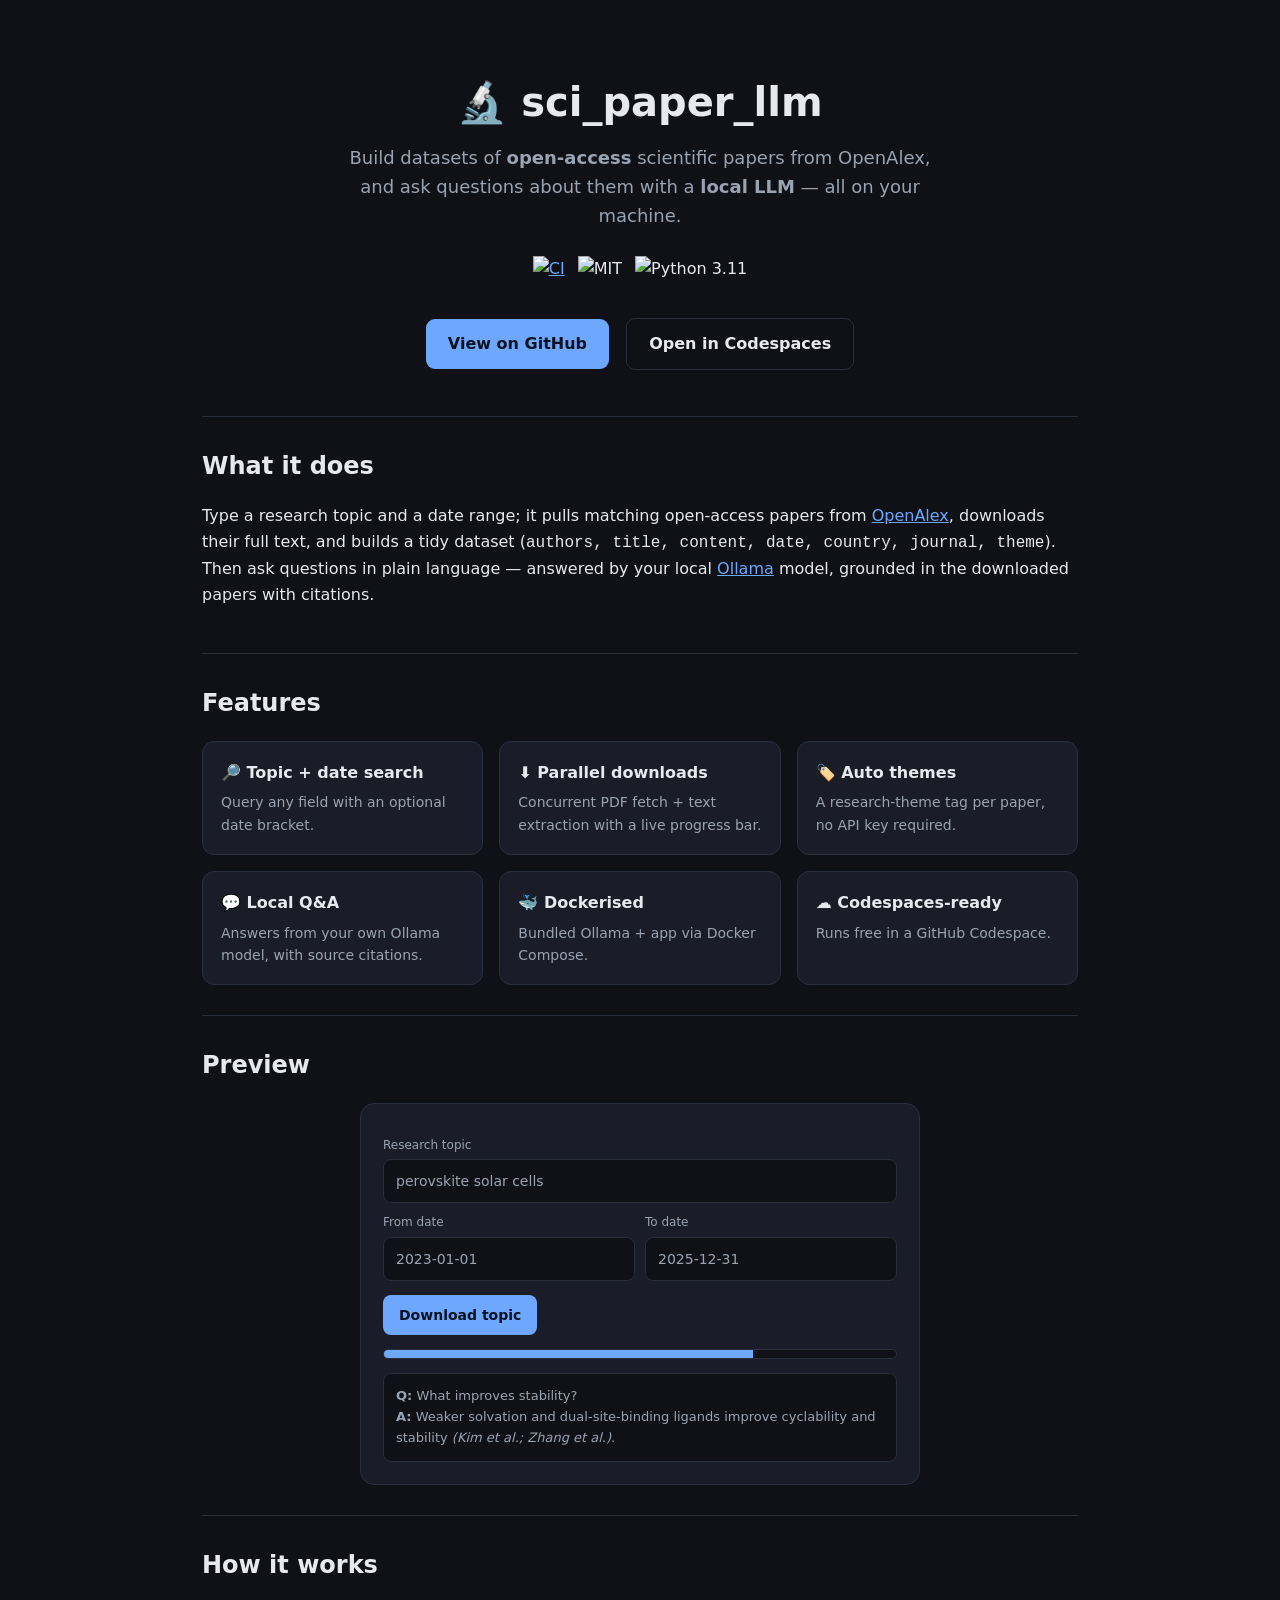
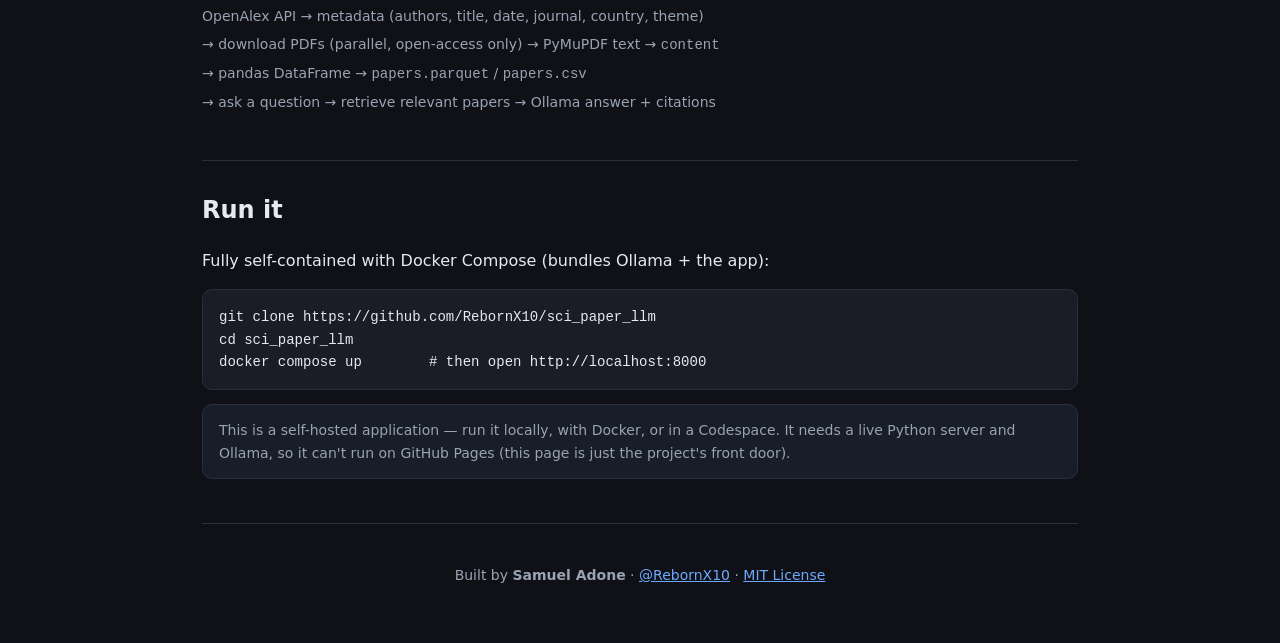
==== docs/index.html @ 1c78e09e "Add GitHub Pages project site Static landing page in docs/ deployed via Pages workflow to https://re" ====
<!doctype html>
<html lang="en"><head>
<meta charset="utf-8">
<meta name="viewport" content="width=device-width, initial-scale=1">
<title>sci_paper_llm — Local Paper Research Assistant</title>
<meta name="description" content="Build open-access scientific-paper datasets from OpenAlex and query them with a local Ollama model.">
<style>
  :root { --bg:#0f1117; --card:#1a1d27; --line:#2a2f3e; --fg:#e6e9ef;
          --muted:#9aa3b2; --accent:#6ea8fe; --ok:#3fb950; }
  * { box-sizing:border-box; }
  body { margin:0; font:16px/1.6 system-ui,-apple-system,sans-serif;
         background:var(--bg); color:var(--fg); }
  a { color:var(--accent); }
  .wrap { max-width:920px; margin:0 auto; padding:0 22px; }
  header { text-align:center; padding:70px 0 40px; }
  h1 { font-size:40px; margin:0 0 10px; }
  .tag { color:var(--muted); font-size:18px; margin:0 auto 22px; max-width:620px; }
  .badges img { height:24px; margin:4px; vertical-align:middle; }
  .cta { margin-top:26px; }
  .btn { display:inline-block; padding:12px 22px; border-radius:9px; font-weight:600;
         text-decoration:none; margin:6px; }
  .btn.primary { background:var(--accent); color:#08111f; }
  .btn.ghost { border:1px solid var(--line); color:var(--fg); }
  section { padding:30px 0; border-top:1px solid var(--line); }
  h2 { font-size:24px; margin:0 0 18px; }
  .grid { display:grid; grid-template-columns:repeat(auto-fit,minmax(220px,1fr)); gap:16px; }
  .feature { background:var(--card); border:1px solid var(--line); border-radius:12px; padding:18px; }
  .feature h3 { margin:0 0 6px; font-size:16px; }
  .feature p { margin:0; color:var(--muted); font-size:14px; }
  pre { background:var(--card); border:1px solid var(--line); border-radius:10px;
        padding:16px; overflow:auto; font-size:14px; }
  code { font-family:ui-monospace,SFMono-Regular,Menlo,monospace; }
  .flow { color:var(--muted); font-size:14px; line-height:2; }
  /* UI preview */
  .preview { background:var(--card); border:1px solid var(--line); border-radius:14px;
             padding:22px; max-width:560px; margin:0 auto; }
  .preview label { display:block; font-size:12px; color:var(--muted); margin:10px 0 4px; }
  .preview .input { background:#0f1117; border:1px solid var(--line); border-radius:8px;
                    padding:10px 12px; font-size:14px; color:var(--muted); }
  .preview .row { display:flex; gap:10px; } .preview .row > div { flex:1; }
  .preview .button { display:inline-block; margin-top:14px; background:var(--accent);
                     color:#08111f; padding:9px 16px; border-radius:8px; font-weight:600; font-size:14px; }
  .bar { height:10px; background:#0f1117; border:1px solid var(--line);
         border-radius:6px; overflow:hidden; margin-top:14px; }
  .bar > i { display:block; height:100%; width:72%; background:var(--accent); }
  .answer { background:#0f1117; border:1px solid var(--line); border-radius:8px;
            padding:12px; margin-top:14px; font-size:13px; color:var(--muted); }
  footer { text-align:center; color:var(--muted); font-size:14px; padding:40px 0 60px;
           border-top:1px solid var(--line); }
  .note { background:rgba(110,168,254,.08); border:1px solid var(--line);
          border-radius:10px; padding:14px 16px; color:var(--muted); font-size:14px; }
</style></head>
<body><div class="wrap">

  <header>
    <h1>🔬 sci_paper_llm</h1>
    <p class="tag">Build datasets of <strong>open-access</strong> scientific papers from OpenAlex,
       and ask questions about them with a <strong>local LLM</strong> — all on your machine.</p>
    <p class="badges">
      <a href="https://github.com/RebornX10/sci_paper_llm/actions/workflows/ci.yml"><img src="https://github.com/RebornX10/sci_paper_llm/actions/workflows/ci.yml/badge.svg" alt="CI"></a>
      <img src="https://img.shields.io/badge/License-MIT-yellow.svg" alt="MIT">
      <img src="https://img.shields.io/badge/python-3.11-blue.svg" alt="Python 3.11">
    </p>
    <div class="cta">
      <a class="btn primary" href="https://github.com/RebornX10/sci_paper_llm">View on GitHub</a>
      <a class="btn ghost" href="https://codespaces.new/RebornX10/sci_paper_llm">Open in Codespaces</a>
    </div>
  </header>

  <section>
    <h2>What it does</h2>
    <p>Type a research topic and a date range; it pulls matching open-access papers from
       <a href="https://openalex.org">OpenAlex</a>, downloads their full text, and builds a
       tidy dataset (<code>authors, title, content, date, country, journal, theme</code>).
       Then ask questions in plain language — answered by your local
       <a href="https://ollama.com">Ollama</a> model, grounded in the downloaded papers with citations.</p>
  </section>

  <section>
    <h2>Features</h2>
    <div class="grid">
      <div class="feature"><h3>🔎 Topic + date search</h3><p>Query any field with an optional date bracket.</p></div>
      <div class="feature"><h3>⬇️ Parallel downloads</h3><p>Concurrent PDF fetch + text extraction with a live progress bar.</p></div>
      <div class="feature"><h3>🏷️ Auto themes</h3><p>A research-theme tag per paper, no API key required.</p></div>
      <div class="feature"><h3>💬 Local Q&amp;A</h3><p>Answers from your own Ollama model, with source citations.</p></div>
      <div class="feature"><h3>🐳 Dockerised</h3><p>Bundled Ollama + app via Docker Compose.</p></div>
      <div class="feature"><h3>☁️ Codespaces-ready</h3><p>Runs free in a GitHub Codespace.</p></div>
    </div>
  </section>

  <section>
    <h2>Preview</h2>
    <div class="preview">
      <label>Research topic</label>
      <div class="input">perovskite solar cells</div>
      <div class="row">
        <div><label>From date</label><div class="input">2023-01-01</div></div>
        <div><label>To date</label><div class="input">2025-12-31</div></div>
      </div>
      <span class="button">Download topic</span>
      <div class="bar"><i></i></div>
      <div class="answer"><strong>Q:</strong> What improves stability?<br>
        <strong>A:</strong> Weaker solvation and dual-site-binding ligands improve
        cyclability and stability <em>(Kim et al.; Zhang et al.)</em>.</div>
    </div>
  </section>

  <section>
    <h2>How it works</h2>
    <p class="flow">
      OpenAlex API → metadata (authors, title, date, journal, country, theme)<br>
      → download PDFs (parallel, open-access only) → PyMuPDF text → <code>content</code><br>
      → pandas DataFrame → <code>papers.parquet</code> / <code>papers.csv</code><br>
      → ask a question → retrieve relevant papers → Ollama answer + citations
    </p>
  </section>

  <section>
    <h2>Run it</h2>
    <p>Fully self-contained with Docker Compose (bundles Ollama + the app):</p>
    <pre><code>git clone https://github.com/RebornX10/sci_paper_llm
cd sci_paper_llm
docker compose up        # then open http://localhost:8000</code></pre>
    <p class="note">This is a self-hosted application — run it locally, with Docker, or in a
       Codespace. It needs a live Python server and Ollama, so it can't run on GitHub Pages
       (this page is just the project's front door).</p>
  </section>

  <footer>
    Built by <strong>Samuel Adone</strong> ·
    <a href="https://github.com/RebornX10">@RebornX10</a> ·
    <a href="https://github.com/RebornX10/sci_paper_llm/blob/master/LICENSE">MIT License</a>
  </footer>

</div></body></html>
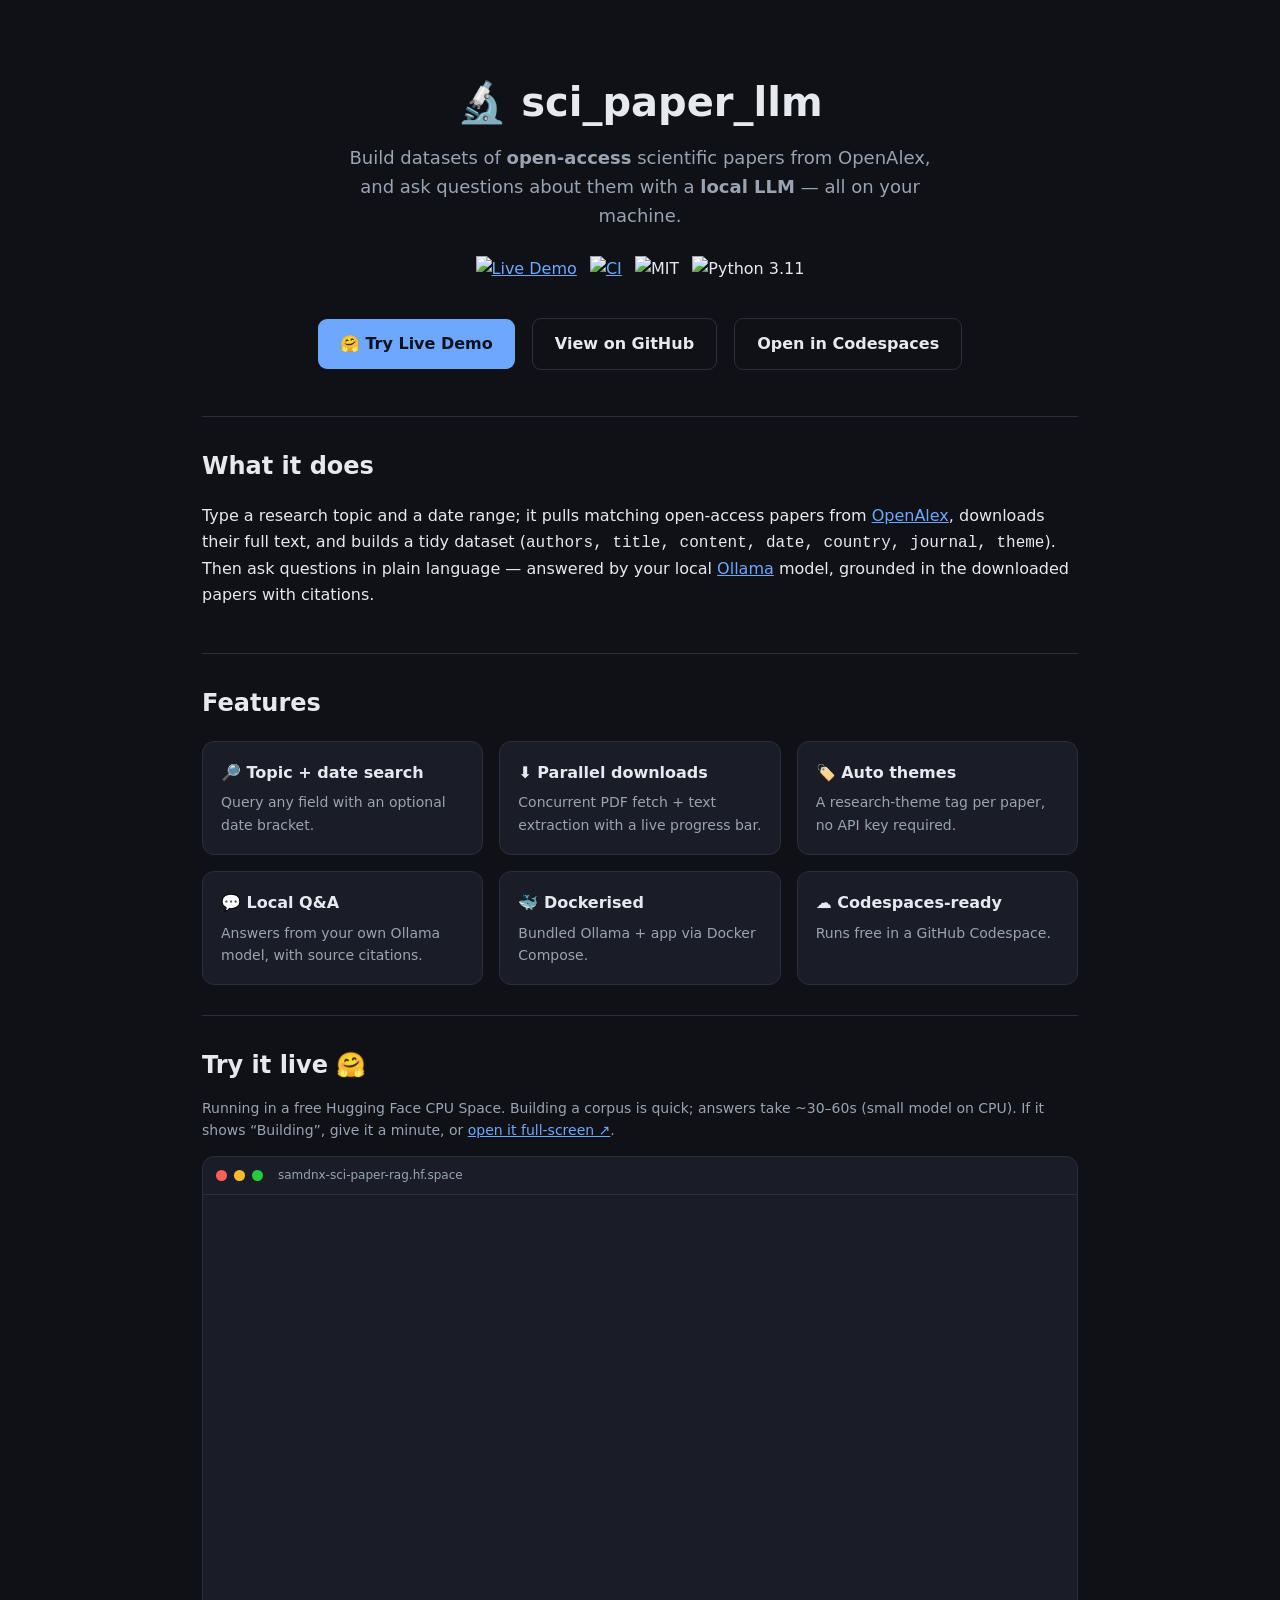
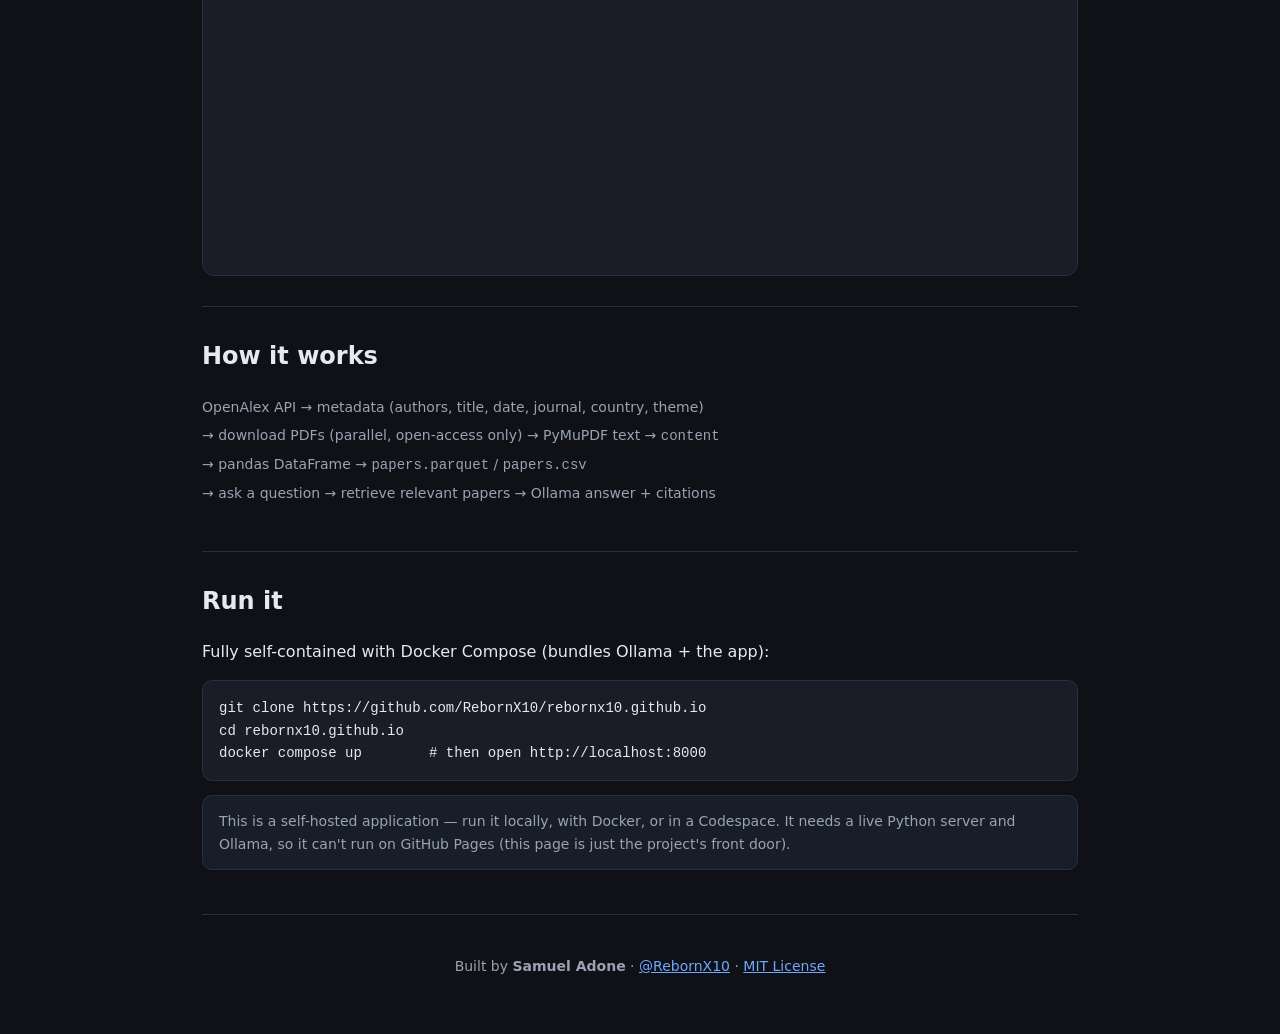
==== commit 2809aa82: "Embed live Hugging Face demo in landing page + add demo badges Co-Authored-By: Claude Opus 4.8 <nore" ====
--- a/docs/index.html
+++ b/docs/index.html
@@ -57,13 +57,15 @@
     <p class="tag">Build datasets of <strong>open-access</strong> scientific papers from OpenAlex,
        and ask questions about them with a <strong>local LLM</strong> — all on your machine.</p>
     <p class="badges">
-      <a href="https://github.com/RebornX10/sci_paper_llm/actions/workflows/ci.yml"><img src="https://github.com/RebornX10/sci_paper_llm/actions/workflows/ci.yml/badge.svg" alt="CI"></a>
+      <a href="https://huggingface.co/spaces/SamDNX/sci_paper_rag"><img src="https://img.shields.io/badge/Hugging%20Face-Live%20Demo-yellow?logo=huggingface&logoColor=white" alt="Live Demo"></a>
+      <a href="https://github.com/RebornX10/rebornx10.github.io/actions/workflows/ci.yml"><img src="https://github.com/RebornX10/rebornx10.github.io/actions/workflows/ci.yml/badge.svg" alt="CI"></a>
       <img src="https://img.shields.io/badge/License-MIT-yellow.svg" alt="MIT">
       <img src="https://img.shields.io/badge/python-3.11-blue.svg" alt="Python 3.11">
     </p>
     <div class="cta">
-      <a class="btn primary" href="https://github.com/RebornX10/sci_paper_llm">View on GitHub</a>
-      <a class="btn ghost" href="https://codespaces.new/RebornX10/sci_paper_llm">Open in Codespaces</a>
+      <a class="btn primary" href="#demo">🤗 Try Live Demo</a>
+      <a class="btn ghost" href="https://github.com/RebornX10/rebornx10.github.io">View on GitHub</a>
+      <a class="btn ghost" href="https://codespaces.new/RebornX10/rebornx10.github.io">Open in Codespaces</a>
     </div>
   </header>
 
@@ -88,20 +90,22 @@
     </div>
   </section>
 
-  <section>
-    <h2>Preview</h2>
-    <div class="preview">
-      <label>Research topic</label>
-      <div class="input">perovskite solar cells</div>
-      <div class="row">
-        <div><label>From date</label><div class="input">2023-01-01</div></div>
-        <div><label>To date</label><div class="input">2025-12-31</div></div>
+  <section id="demo">
+    <h2>Try it live 🤗</h2>
+    <p style="color:var(--muted);font-size:14px;margin-top:-6px">
+      Running in a free Hugging Face CPU Space. Building a corpus is quick; answers take
+      ~30–60s (small model on CPU). If it shows “Building”, give it a minute, or
+      <a href="https://samdnx-sci-paper-rag.hf.space" target="_blank" rel="noopener">open it full-screen ↗</a>.
+    </p>
+    <div style="border:1px solid var(--line);border-radius:12px;overflow:hidden;background:var(--card)">
+      <div style="display:flex;align-items:center;gap:7px;padding:9px 13px;border-bottom:1px solid var(--line)">
+        <span style="width:11px;height:11px;border-radius:50%;background:#ff5f56;display:inline-block"></span>
+        <span style="width:11px;height:11px;border-radius:50%;background:#ffbd2e;display:inline-block"></span>
+        <span style="width:11px;height:11px;border-radius:50%;background:#27c93f;display:inline-block"></span>
+        <span style="margin-left:8px;color:var(--muted);font-size:12px">samdnx-sci-paper-rag.hf.space</span>
       </div>
-      <span class="button">Download topic</span>
-      <div class="bar"><i></i></div>
-      <div class="answer"><strong>Q:</strong> What improves stability?<br>
-        <strong>A:</strong> Weaker solvation and dual-site-binding ligands improve
-        cyclability and stability <em>(Kim et al.; Zhang et al.)</em>.</div>
+      <iframe src="https://samdnx-sci-paper-rag.hf.space" title="sci_paper_llm live demo"
+              loading="lazy" style="width:100%;height:680px;border:0;display:block"></iframe>
     </div>
   </section>
 
@@ -118,8 +122,8 @@
   <section>
     <h2>Run it</h2>
     <p>Fully self-contained with Docker Compose (bundles Ollama + the app):</p>
-    <pre><code>git clone https://github.com/RebornX10/sci_paper_llm
-cd sci_paper_llm
+    <pre><code>git clone https://github.com/RebornX10/rebornx10.github.io
+cd rebornx10.github.io
 docker compose up        # then open http://localhost:8000</code></pre>
     <p class="note">This is a self-hosted application — run it locally, with Docker, or in a
        Codespace. It needs a live Python server and Ollama, so it can't run on GitHub Pages
@@ -129,7 +133,7 @@
   <footer>
     Built by <strong>Samuel Adone</strong> ·
     <a href="https://github.com/RebornX10">@RebornX10</a> ·
-    <a href="https://github.com/RebornX10/sci_paper_llm/blob/master/LICENSE">MIT License</a>
+    <a href="https://github.com/RebornX10/rebornx10.github.io/blob/master/LICENSE">MIT License</a>
   </footer>
 
 </div></body></html>
